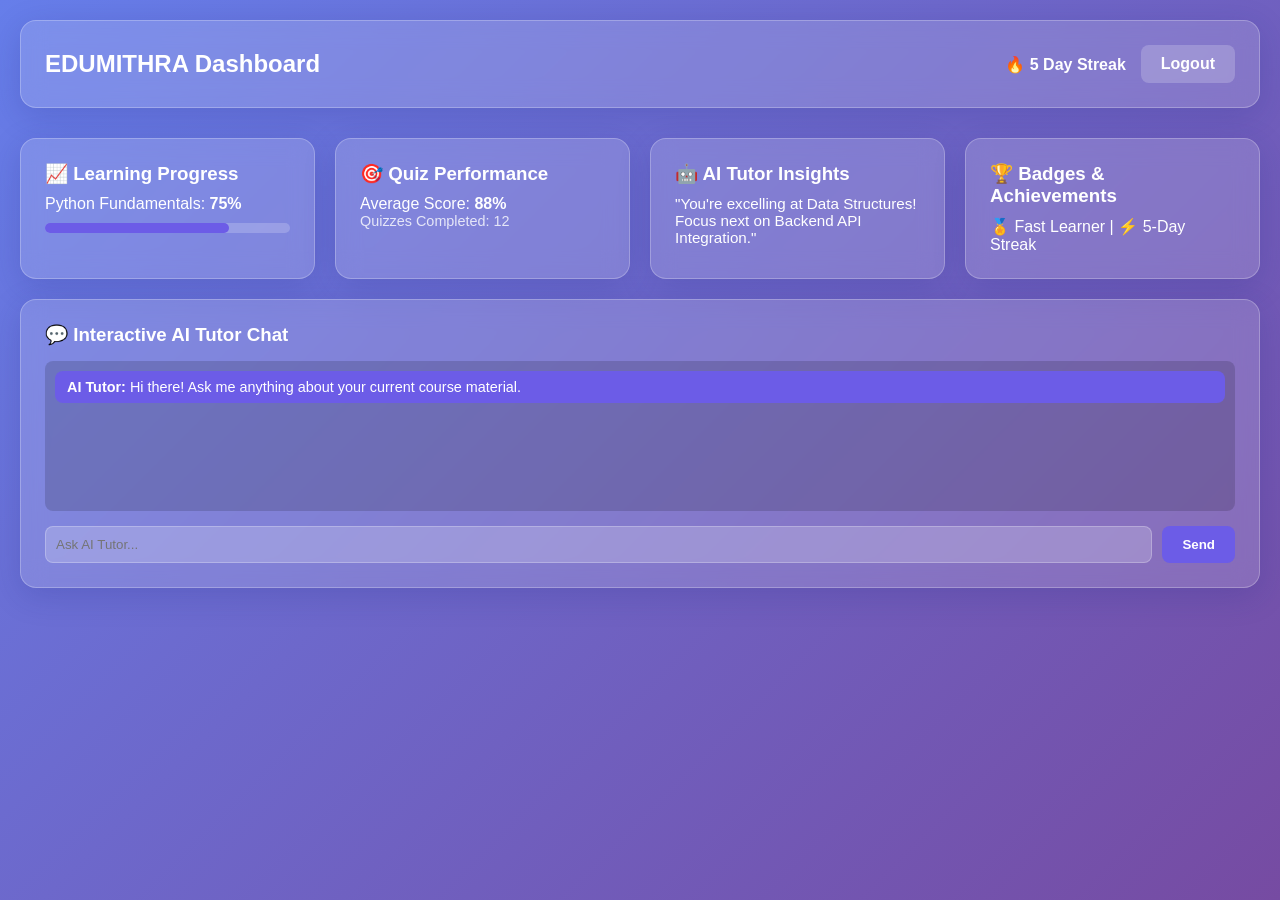
==== edumitra-frontend/dashboard.html @ c314ed5f "Added complete README.md" ====
<!DOCTYPE html>
<html lang="en">
<head>
  <meta charset="UTF-8">
  <meta name="viewport" content="width=device-width, initial-scale=1.0">
  <title>EDUMITHRA - Student Dashboard</title>
  <link rel="stylesheet" href="css/style.css">
  <link rel="stylesheet" href="css/responsive.css">
</head>
<body>

  <!-- Top Navigation -->
  <header>
    <nav class="glass-card" style="display: flex; justify-content: space-between; align-items: center; margin-bottom: 30px;">
      <h2>EDUMITHRA Dashboard</h2>
      <div style="display: flex; gap: 15px; align-items: center;">
        <span>🔥 <strong>5 Day Streak</strong></span>
        <a href="index.html" class="btn-primary" style="background: rgba(255, 255, 255, 0.2);">Logout</a>
      </div>
    </nav>
  </header>

  <!-- Dashboard Grid Layout -->
  <main style="display: grid; grid-template-columns: repeat(auto-fit, minmax(280px, 1fr)); gap: 20px;">
    
    <!-- Progress Tracker -->
    <div class="glass-card">
      <h3>📈 Learning Progress</h3>
      <p style="margin: 10px 0;">Python Fundamentals: <strong>75%</strong></p>
      <div style="width: 100%; background: rgba(255,255,255,0.2); border-radius: 8px; height: 10px;">
        <div style="width: 75%; background: var(--accent-color); height: 100%; border-radius: 8px;"></div>
      </div>
    </div>

    <!-- Quiz Performance -->
    <div class="glass-card">
      <h3>🎯 Quiz Performance</h3>
      <p style="margin-top: 10px;">Average Score: <strong>88%</strong></p>
      <p style="opacity: 0.8; font-size: 0.9rem;">Quizzes Completed: 12</p>
    </div>

    <!-- AI Insights & Recommendations -->
    <div class="glass-card">
      <h3>🤖 AI Tutor Insights</h3>
      <p style="margin-top: 10px; font-size: 0.95rem;">"You're excelling at Data Structures! Focus next on Backend API Integration."</p>
    </div>

    <!-- Achievements -->
    <div class="glass-card">
      <h3>🏆 Badges & Achievements</h3>
      <p style="margin-top: 10px;">🏅 Fast Learner | ⚡ 5-Day Streak</p>
    </div>

    <!-- Interactive AI Tutor Chat -->
    <div class="glass-card" style="grid-column: 1 / -1;">
      <h3>💬 Interactive AI Tutor Chat</h3>
      <div id="chat-messages" style="height: 150px; overflow-y: auto; margin: 15px 0; padding: 10px; background: rgba(0,0,0,0.15); border-radius: 8px;">
        <div style="background: var(--accent-color); padding: 8px 12px; border-radius: 8px; font-size: 0.9rem; margin-bottom: 8px;">
          <strong>AI Tutor:</strong> Hi there! Ask me anything about your current course material.
        </div>
      </div>
      <form id="chat-form" style="display: flex; gap: 10px;">
        <input type="text" id="chat-input" placeholder="Ask AI Tutor..." required style="flex: 1; padding: 10px; border-radius: 8px; border: 1px solid var(--glass-border); background: rgba(255,255,255,0.2); color: white; outline: none;">
        <button type="submit" class="btn-primary">Send</button>
      </form>
    </div>

  </main>

  <script src="js/main.js"></script>
  <script src="js/ai-tutor.js"></script>
</body>
</html>
---- edumitra-frontend/css/style.css ----
html {
  scroll-behavior: smooth;
}

/* Core Variables & Reset */
:root {
  --glass-bg: rgba(255, 255, 255, 0.15);
  --glass-border: rgba(255, 255, 255, 0.25);
  --glass-shadow: 0 8px 32px 0 rgba(31, 38, 135, 0.2);
  --text-main: #ffffff;
  --text-dark: #2c3e50;
  --accent-color: #6c5ce7;
  --accent-hover: #5a4bcf;
}

* {
  margin: 0;
  padding: 0;
  box-sizing: border-box;
  font-family: 'Segoe UI', Tahoma, Geneva, Verdana, sans-serif;
}

body {
  min-height: 100vh;
  background: linear-gradient(135deg, #667eea 0%, #764ba2 100%);
  color: var(--text-main);
  padding: 20px;
}

/* Glassmorphism Styling Card Class */
.glass-card {
  background: var(--glass-bg);
  backdrop-filter: blur(12px);
  -webkit-backdrop-filter: blur(12px);
  border: 1px solid var(--glass-border);
  border-radius: 16px;
  box-shadow: var(--glass-shadow);
  padding: 24px;
}

/* Common Button Styling */
.btn-primary {
  background: var(--accent-color);
  color: #fff;
  border: none;
  padding: 10px 20px;
  border-radius: 8px;
  cursor: pointer;
  font-weight: 600;
  text-decoration: none;
  transition: background 0.3s ease;
}

.btn-primary:hover {
  background: var(--accent-hover);
}
---- edumitra-frontend/css/responsive.css ----
/* Media Queries for Mobile and Tablet Devices */

/* Tablets & Small Laptops (under 768px) */
@media screen and (max-width: 768px) {
  body {
    padding: 12px;
  }

  .nav-container {
    flex-direction: column;
    gap: 15px;
    text-align: center;
  }

  .nav-links {
    flex-wrap: wrap;
    justify-content: center;
    gap: 12px !important;
  }

  .hero-content h1 {
    font-size: 1.8rem !important;
  }

  .hero-content p {
    font-size: 0.95rem !important;
  }
}

/* Mobile Devices (under 480px) */
@media screen and (max-width: 480px) {
  .glass-card {
    padding: 16px;
    border-radius: 12px;
  }

  #chat-form {
    flex-direction: column;
  }

  #chat-form button {
    width: 100%;
  }

  .btn-primary {
    width: 100%;
    text-align: center;
  }
}
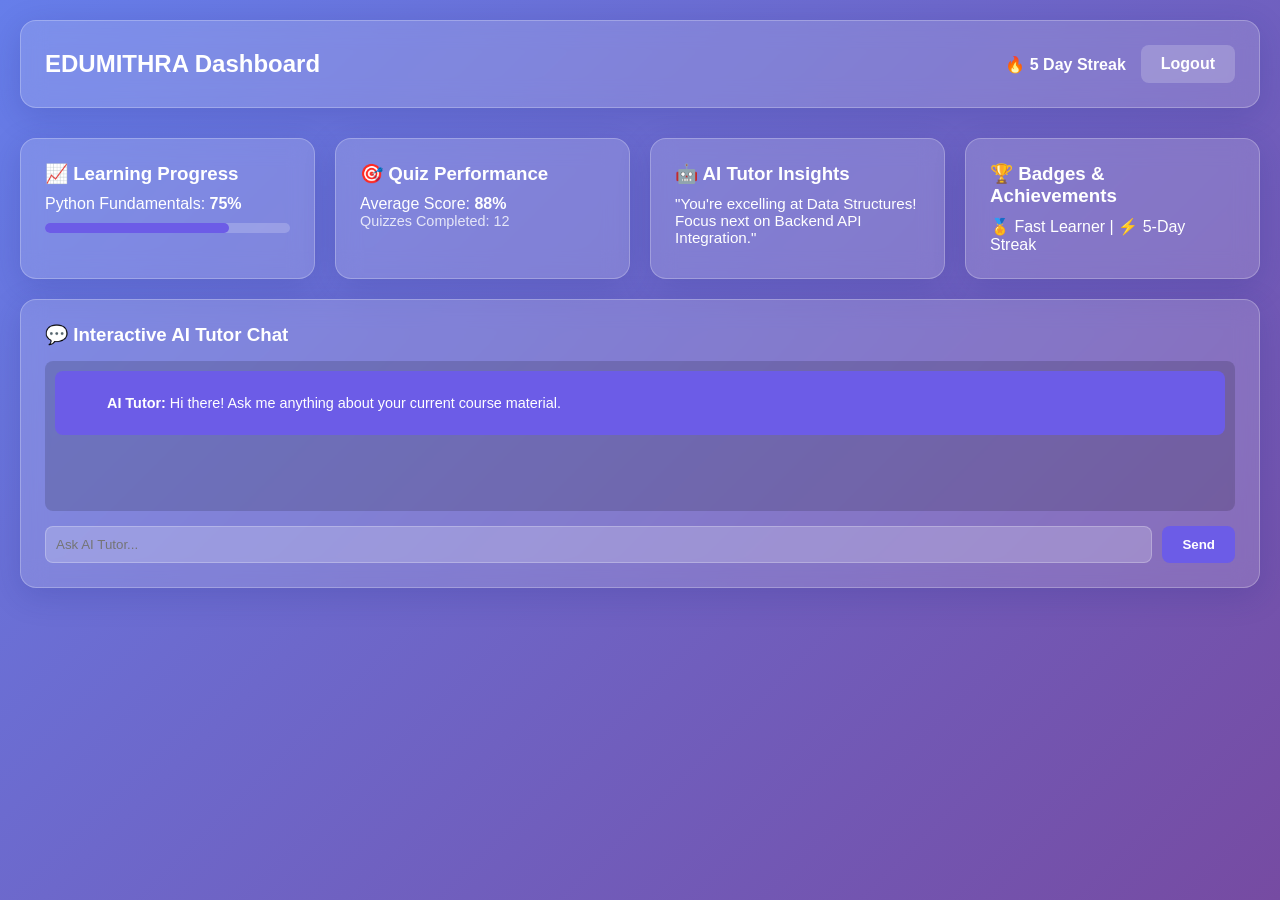
==== commit e465a96d: "modified frontend" ====
--- a/edumitra-frontend/dashboard.html
+++ b/edumitra-frontend/dashboard.html
@@ -68,6 +68,7 @@
   </main>
 
   <script src="js/main.js"></script>
+  <script src="[https://cdn.jsdelivr.net/npm/marked/marked.min.js](https://cdn.jsdelivr.net/npm/marked/marked.min.js)"></script>
   <script src="js/ai-tutor.js"></script>
 </body>
 </html>
--- a/edumitra-frontend/css/style.css
+++ b/edumitra-frontend/css/style.css
@@ -53,4 +53,7 @@
 
 .btn-primary:hover {
   background: var(--accent-hover);
+}
+#chat-messages div {
+  white-space: pre-wrap;
 }
